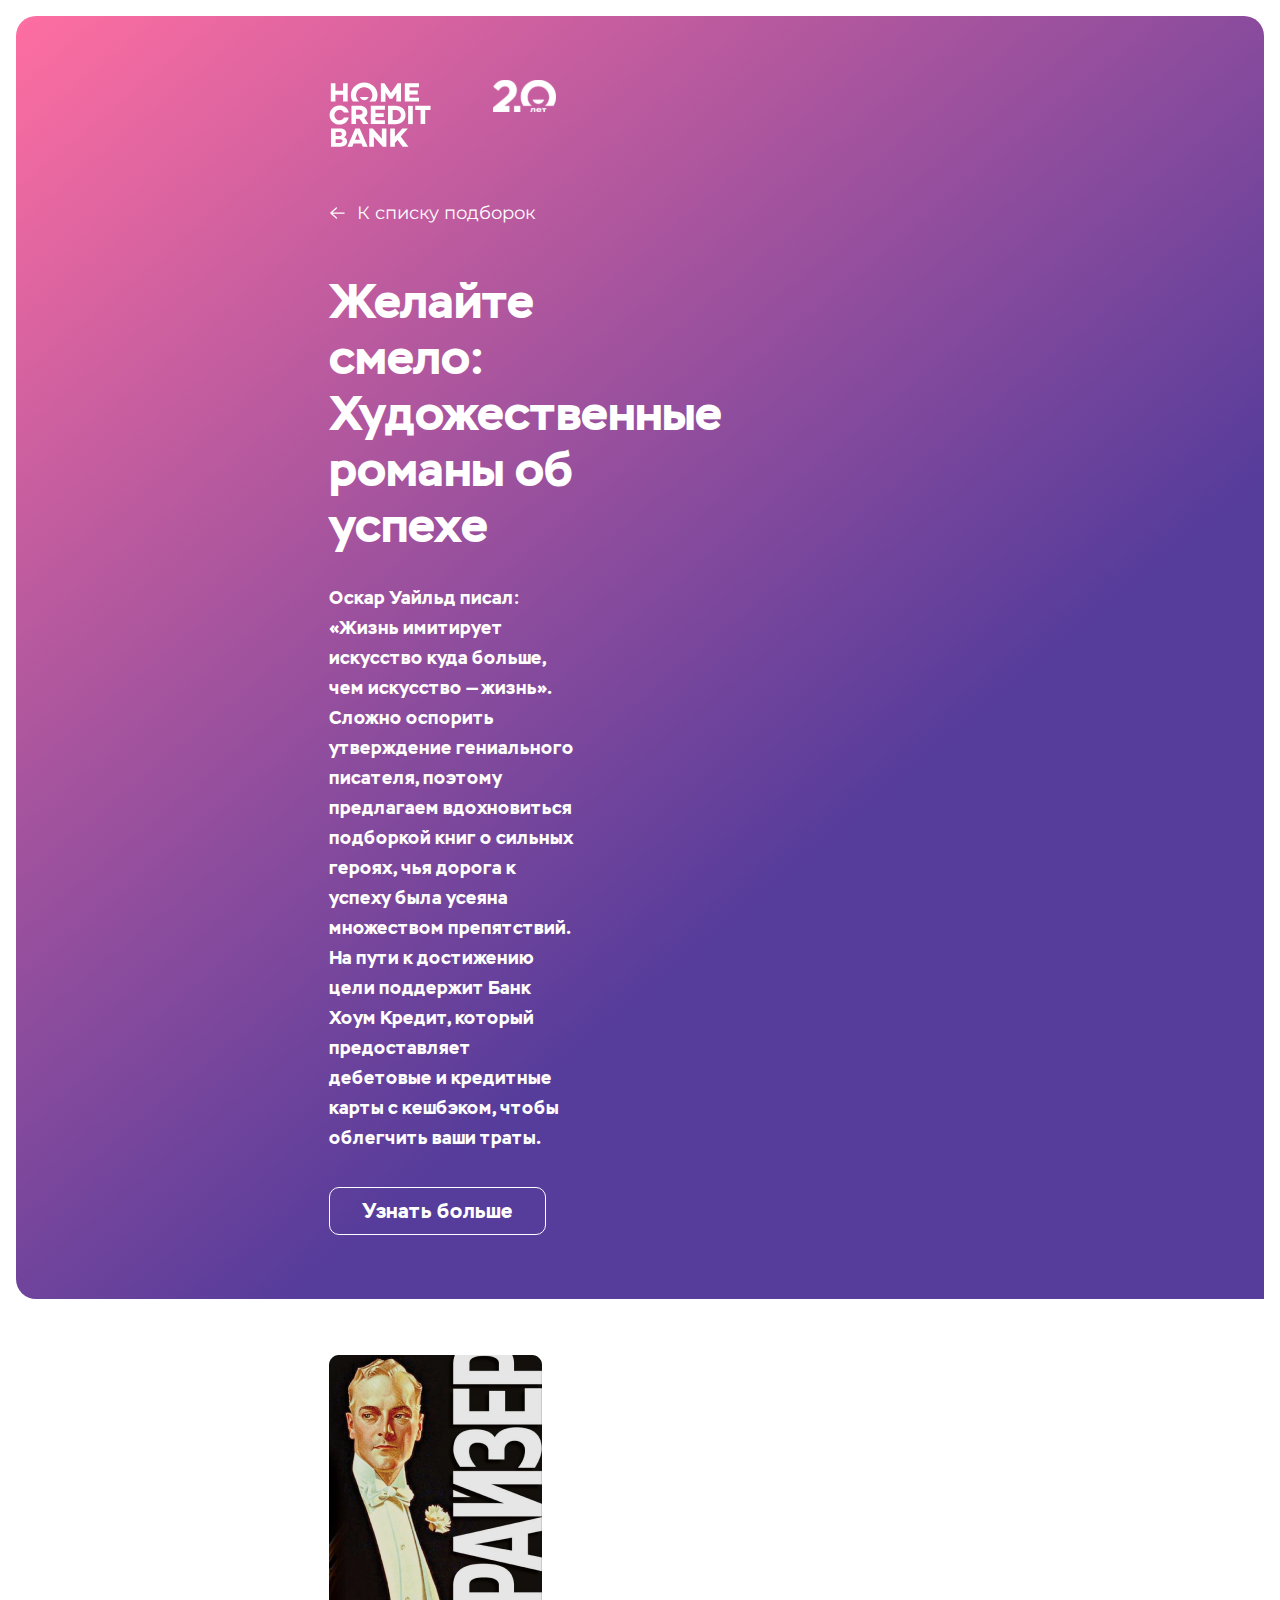
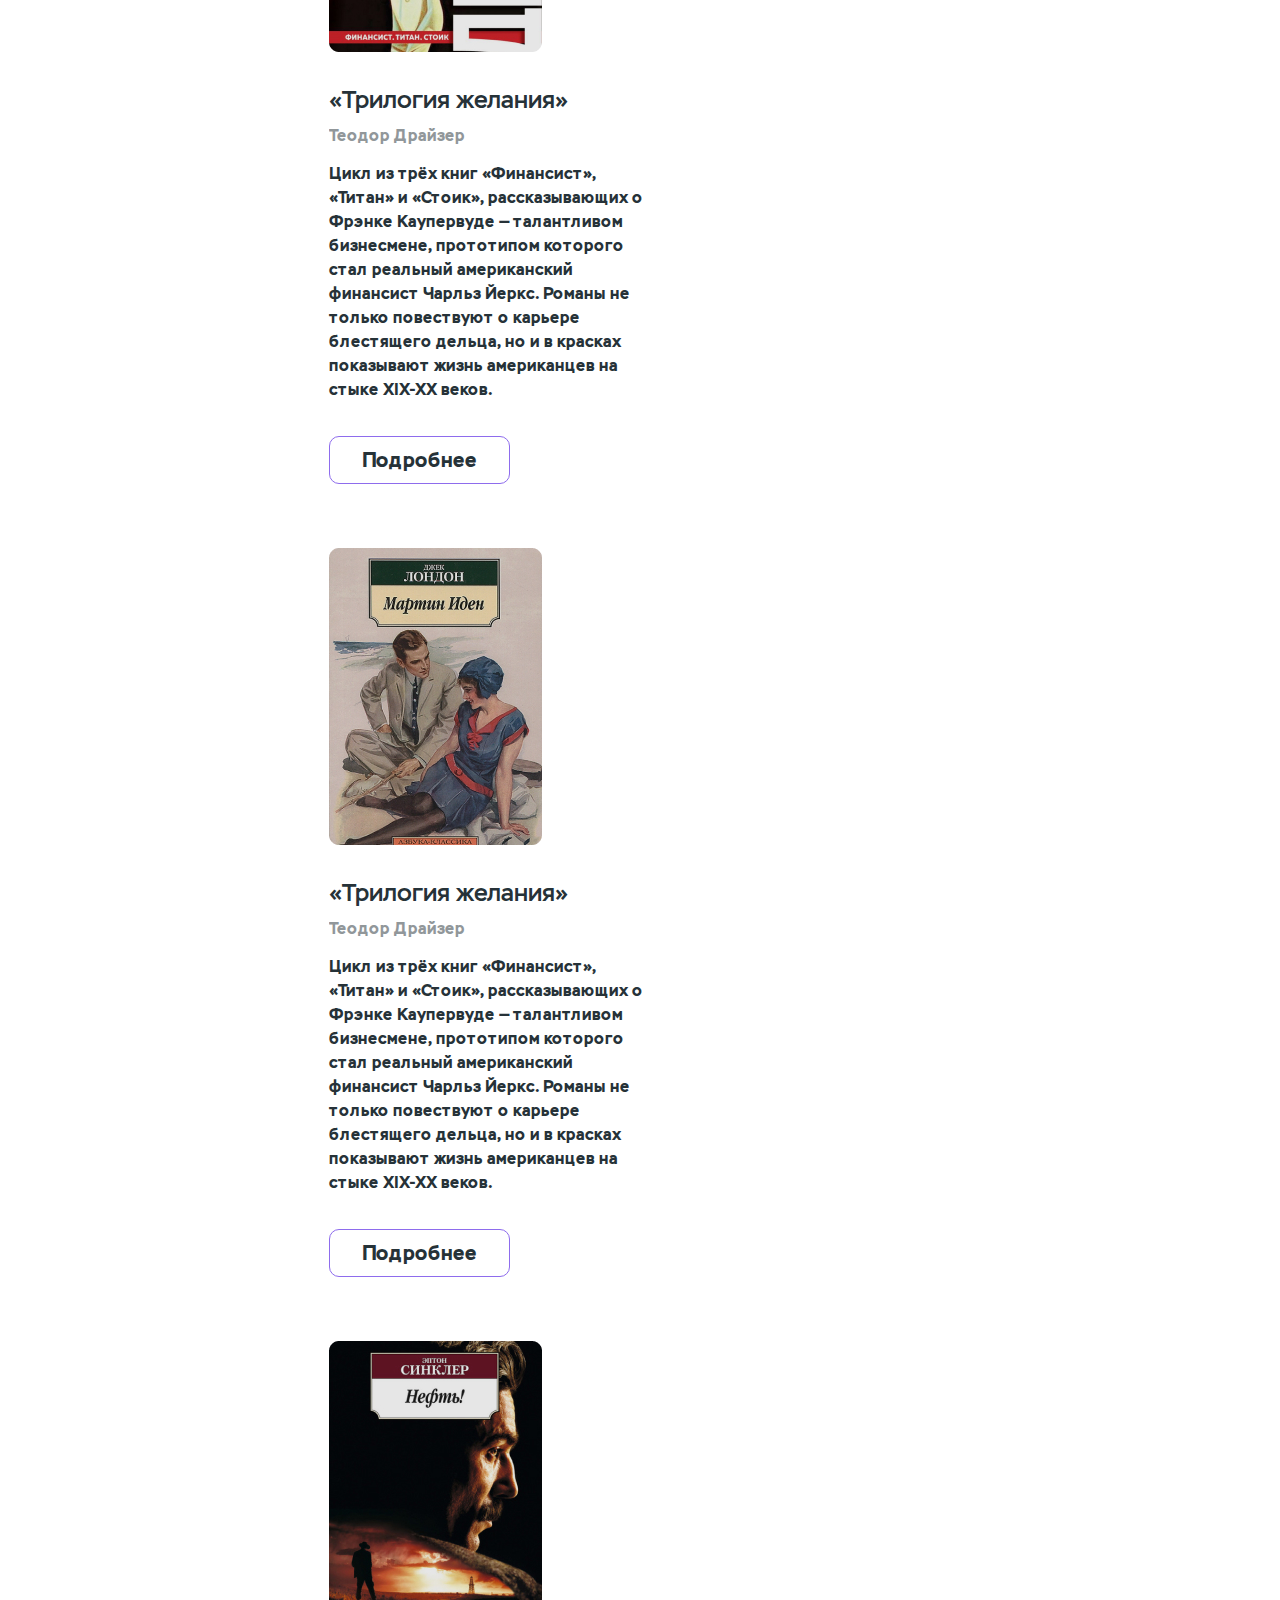
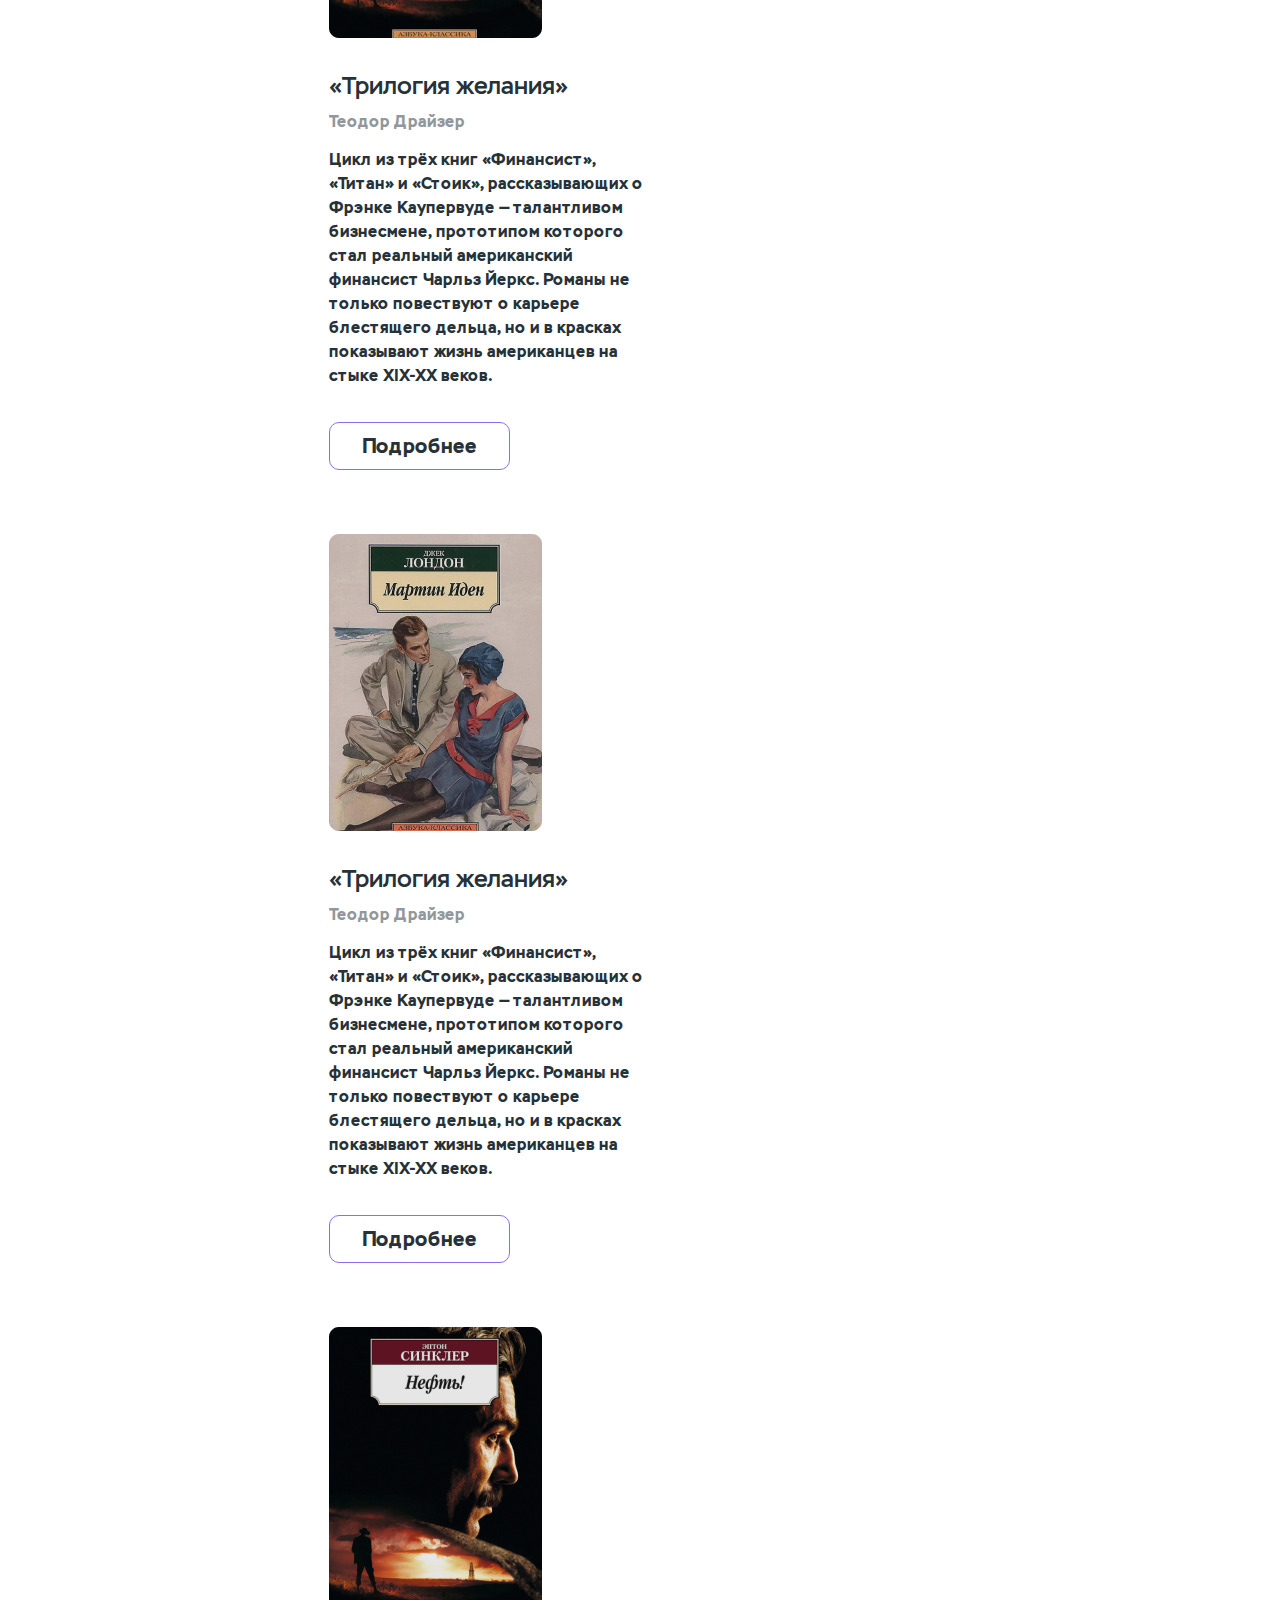
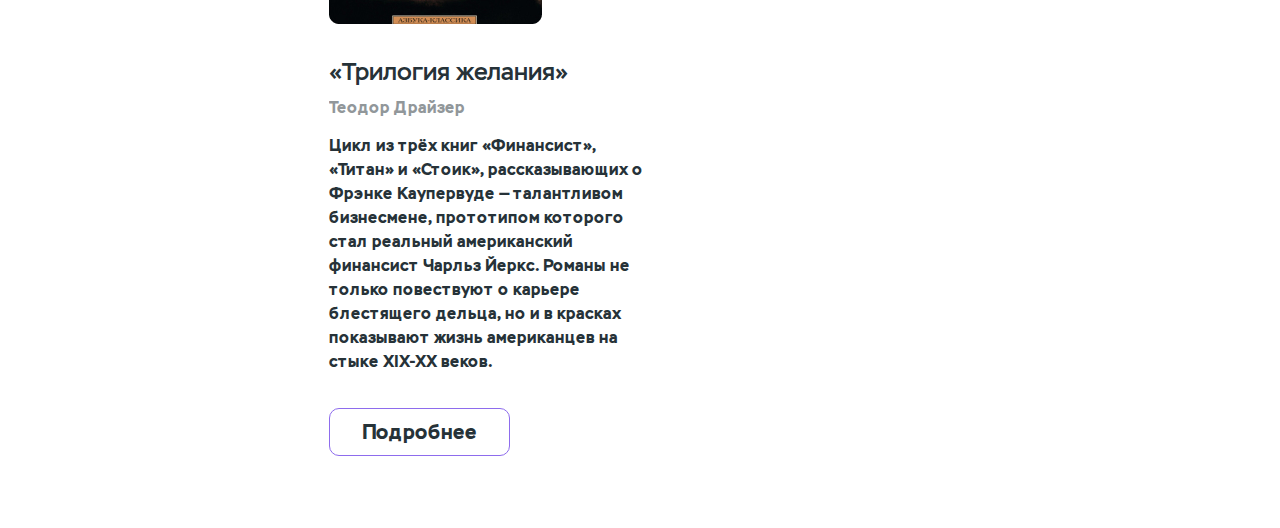
==== romans.html @ c0bda9dd "create section romans" ====
<!DOCTYPE html>
<html lang="en">
<head>
  <meta charset="UTF-8">
  <meta http-equiv="X-UA-Compatible" content="IE=edge">
  <meta name="viewport" content="width=device-width, initial-scale=1.0">
  <title>Romans</title>
  <link rel="stylesheet" href="styles/main.css">
  <link rel="stylesheet" href="styles/normilize.css">
</head>
<body class="body">
  <header class="header">
    <div class="container">
      <div class="header__inner">
        <div class="header__descr">
          <div class="logo">
            <a href=".">
              <img 
                class="logo__logo"
                src="./images/logo.svg" 
                alt="Home Creadit Bank logo" 
              >
            </a>
            <img 
              class="logo__years"
              src="./images/years.svg" 
              alt="Home Creadit Bank years" 
            >
          </div>
  
          <a class="return-button header__return-button" href="./index.html">
            К списку подборок
          </a>

          <h1 class="header__title title">
            Желайте смело: Художественные романы об успехе
          </h1>

          <p class="header__text">
            Оскар Уайльд писал: «Жизнь имитирует искусство куда больше, чем искусство — жизнь». Сложно оспорить утверждение гениального писателя, поэтому предлагаем вдохновиться подборкой книг о сильных героях, чья дорога к успеху была усеяна множеством препятствий. На пути к достижению цели поддержит Банк Хоум Кредит, который предоставляет дебетовые и кредитные карты с кешбэком, чтобы облегчить ваши траты.
          </p>

          <a class="details-button details-button--color--white" href="#">
            Узнать больше
          </a>
        </div>
        
        <div class="header__bg">
          
        </div>
      </div>
    </div>
  </header>

  <main>
    <section class="romans-list">
      <div class="container">
        <h2 class="romans-list__title visually-hidden">Romans</h2>
        <ul class="romans-list__list">
          
          <li class="romans-list__item">
            <img
              class="romans-list__img"
              src="./images/romans/trilogy.jpg"
              alt="trilogy book"
            >

            <h3 class="romans-list__caption">
              «Трилогия желания»
            </h3>

            <div class="romans-list__author">Теодор Драйзер</div>

            <p class="romans-list__text">
              Цикл из трёх книг «Финансист», «Титан»
              и «Стоик», рассказывающих о Фрэнке Каупервуде — талантливом бизнесмене, прототипом которого стал реальный американский финансист Чарльз Йеркс. Романы не только повествуют о карьере блестящего дельца, но и в красках показывают жизнь американцев на стыке XIX-XX веков.
            </p>

            <a href="#" class="details-button">Подробнее</a>
          </li>

          <li class="romans-list__item">
            <img
              class="romans-list__img"
              src="./images/romans/martin.jpg"
              alt="martin book"
            >

            <h3 class="romans-list__caption">
              «Трилогия желания»
            </h3>

            <div class="romans-list__author">Теодор Драйзер</div>

            <p class="romans-list__text">
              Цикл из трёх книг «Финансист», «Титан»
              и «Стоик», рассказывающих о Фрэнке Каупервуде — талантливом бизнесмене, прототипом которого стал реальный американский финансист Чарльз Йеркс. Романы не только повествуют о карьере блестящего дельца, но и в красках показывают жизнь американцев на стыке XIX-XX веков.
            </p>

            <a href="#" class="details-button">Подробнее</a>
          </li>

          <li class="romans-list__item">
            <img
              class="romans-list__img"
              src="./images/romans/oil.jpg"
              alt="oil book"
            >

            <h3 class="romans-list__caption">
              «Трилогия желания»
            </h3>

            <div class="romans-list__author">Теодор Драйзер</div>

            <p class="romans-list__text">
              Цикл из трёх книг «Финансист», «Титан»
              и «Стоик», рассказывающих о Фрэнке Каупервуде — талантливом бизнесмене, прототипом которого стал реальный американский финансист Чарльз Йеркс. Романы не только повествуют о карьере блестящего дельца, но и в красках показывают жизнь американцев на стыке XIX-XX веков.
            </p>

            <a href="#" class="details-button">Подробнее</a>
          </li>

          <li class="romans-list__item">
            <img
              class="romans-list__img"
              src="./images/romans/martin.jpg"
              alt="martin book"
            >

            <h3 class="romans-list__caption">
              «Трилогия желания»
            </h3>

            <div class="romans-list__author">Теодор Драйзер</div>

            <p class="romans-list__text">
              Цикл из трёх книг «Финансист», «Титан»
              и «Стоик», рассказывающих о Фрэнке Каупервуде — талантливом бизнесмене, прототипом которого стал реальный американский финансист Чарльз Йеркс. Романы не только повествуют о карьере блестящего дельца, но и в красках показывают жизнь американцев на стыке XIX-XX веков.
            </p>

            <a href="#" class="details-button">Подробнее</a>
          </li>

          <li class="romans-list__item">
            <img
              class="romans-list__img"
              src="./images/romans/oil.jpg"
              alt="oil book"
            >

            <h3 class="romans-list__caption">
              «Трилогия желания»
            </h3>

            <div class="romans-list__author">Теодор Драйзер</div>

            <p class="romans-list__text">
              Цикл из трёх книг «Финансист», «Титан»
              и «Стоик», рассказывающих о Фрэнке Каупервуде — талантливом бизнесмене, прототипом которого стал реальный американский финансист Чарльз Йеркс. Романы не только повествуют о карьере блестящего дельца, но и в красках показывают жизнь американцев на стыке XIX-XX веков.
            </p>

            <a href="#" class="details-button">Подробнее</a>
          </li>
        </ul>
      </div>
    </section>
  </main>
</body>
</html>
---- styles/main.css ----
@import url("https://fonts.googleapis.com/css2?family=Montserrat:wght@500&display=swap");
@font-face {
  font-family: "Stem";
  src: url("../fonts/Stem-Regular.woff2"), url("../fonts/Stem-Regular.woff");
  font-weight: 400;
  font-style: normal;
  font-display: swap;
}

@font-face {
  font-family: "Stem";
  src: url("../fonts/Stem-Medium.woff2"), url("../fonts/Stem-Medium.woff");
  font-weight: 500;
  font-style: normal;
  font-display: swap;
}

.container {
  max-width: 100%;
  margin: 0 auto;
}

@media (min-width: 768px) {
  .container {
    max-width: 622px;
  }
}

@media (min-width: 1440px) {
  .container {
    max-width: 1140px;
  }
}

@media (min-width: 1920px) {
  .container {
    max-width: 1400px;
  }
}

.title {
  margin: 32px 0 0;
  font-weight: 400;
  font-size: 28px;
  line-height: 36px;
}

@media (min-width: 768px) {
  .title {
    margin: 26px 0 0;
    font-size: 48px;
    line-height: 56px;
  }
}

@media (min-width: 1440px) {
  .title {
    margin: 0;
  }
}

@media (min-width: 1920px) {
  .title {
    font-size: 56px;
    line-height: 64px;
  }
}

.title--mt--36 {
  margin-top: 36px;
}

.logo {
  display: -webkit-box;
  display: -ms-flexbox;
  display: flex;
}

.logo__logo {
  width: 102px;
  height: 72px;
  margin-right: 62px;
}

.logo__years {
  width: 63px;
  height: 32px;
}

.details-button {
  display: inline-block;
  margin-top: 26px;
  padding: 8px 24px;
  border: 1px solid #8E6CED;
  border-radius: 10px;
  font-size: 16px;
  line-height: 24px;
  color: #263238;
  text-decoration: none;
  -webkit-transition: all 0.3s;
  transition: all 0.3s;
}

@media (min-width: 768px) {
  .details-button {
    margin-top: 34px;
    padding: 11px 32px 11px;
    font-size: 20px;
  }
}

.details-button:hover, .details-button:focus, .details-button:active {
  background-color: #8E6CED;
  color: #fff;
}

.details-button--color--white {
  border: 1px solid #fff;
  color: #fff;
}

.return-button {
  position: relative;
  display: block;
  width: -webkit-max-content;
  width: -moz-max-content;
  width: max-content;
  padding-left: calc(16px + 12px);
  font-family: 'Montserrat', Arial, Helvetica, sans-serif;
  line-height: 24px;
  color: #fff;
  text-decoration: none;
}

.return-button:hover::after, .return-button:focus::after, .return-button:active::after {
  width: calc(100% - calc(16px + 12px));
}

.return-button::before {
  content: '';
  position: absolute;
  top: 50%;
  left: 0;
  -webkit-transform: translateY(-50%);
          transform: translateY(-50%);
  width: 16px;
  height: 12px;
  background: url("../images/return-arrow.svg") center/contain no-repeat;
}

.return-button::after {
  content: '';
  position: absolute;
  bottom: 0;
  left: calc(16px + 12px);
  width: 0;
  height: 1px;
  background-color: #fff;
  -webkit-transition: width 0.3s;
  transition: width 0.3s;
}

.header {
  border-radius: 20px 20px 0px 20px;
  background: linear-gradient(140deg, #fe6ea1 0%, #563c9b 65%);
}

.header__inner {
  display: -webkit-box;
  display: -ms-flexbox;
  display: flex;
  padding: 64px 0;
  color: #fff;
}

.header__return-button {
  margin-top: 40px;
}

.header__descr {
  max-width: 40%;
}

.header__title {
  margin-top: 48px;
}

.header__text {
  margin: 30px 0 0;
}

.header__bg {
  width: 50%;
  min-height: 100%;
  background: url("../../images/header-bg.svg") center/contain no-repeat;
}

.wishes__inner {
  display: -webkit-box;
  display: -ms-flexbox;
  display: flex;
  -webkit-box-pack: center;
      -ms-flex-pack: center;
          justify-content: center;
  -ms-flex-wrap: wrap;
      flex-wrap: wrap;
  padding: 92px 0 48px;
}

@media (min-width: 768px) {
  .wishes__inner {
    padding: 92px 0 96px;
  }
}

@media (min-width: 1920px) {
  .wishes__inner {
    padding: 92px 0 128px;
  }
}

@media (min-width: 1920px) {
  .wishes__inner {
    -webkit-box-pack: row;
        -ms-flex-pack: row;
            justify-content: row;
  }
}

.wishes__item {
  display: -webkit-box;
  display: -ms-flexbox;
  display: flex;
  -webkit-box-pack: center;
      -ms-flex-pack: center;
          justify-content: center;
  -ms-flex-wrap: wrap;
      flex-wrap: wrap;
  margin-top: 40px;
}

@media (min-width: 768px) {
  .wishes__item {
    max-width: 483px;
  }
}

@media (min-width: 1440px) {
  .wishes__item {
    -webkit-box-pack: justify;
        -ms-flex-pack: justify;
            justify-content: space-between;
    max-width: none;
    margin-top: 70px;
  }
}

.wishes__descr {
  width: 100%;
  max-width: 569px;
}

@media (min-width: 1440px) {
  .wishes__descr {
    width: 50%;
  }
}

.wishes__descr--mw--593 {
  max-width: 593px;
}

.wishes__span {
  color: #8E6CED;
}

.wishes__text {
  margin: 14px 0 0;
}

@media (min-width: 768px) {
  .wishes__text {
    margin: 24px 0 0;
  }
}

.wishes__text > p {
  margin: 0;
}

.wishes__text > p:nth-child(2) {
  margin-top: 10px;
}

@media (min-width: 768px) {
  .wishes__text > p:nth-child(2) {
    margin-top: 20px;
  }
}

.wishes__img {
  width: 100%;
  height: 256px;
  -webkit-box-ordinal-group: 0;
      -ms-flex-order: -1;
          order: -1;
}

@media (min-width: 768px) {
  .wishes__img {
    height: 415px;
  }
}

@media (min-width: 1440px) {
  .wishes__img {
    width: calc(50% - 40px);
    height: 476px;
  }
  .wishes__img:nth-child(2n) {
    -webkit-box-ordinal-group: 2;
        -ms-flex-order: 1;
            order: 1;
    margin-left: 40px;
  }
  .wishes__img:nth-child(odd) {
    margin-right: 40px;
  }
}

@media (min-width: 1920px) {
  .wishes__img {
    width: calc(50% - 60px);
    height: 497px;
  }
  .wishes__img:nth-child(2n) {
    -webkit-box-ordinal-group: 2;
        -ms-flex-order: 1;
            order: 1;
    margin-left: 60px;
  }
  .wishes__img:nth-child(odd) {
    margin-right: 60px;
  }
}

.romans-list__list {
  display: -ms-grid;
  display: grid;
  -ms-grid-columns: (332px)[auto-fill];
      grid-template-columns: repeat(auto-fill, 332px);
  gap: 64px 143px;
  margin: 0;
  padding: 56px 0;
  list-style: none;
}

.romans-list__item {
  width: 332px;
  font-size: 16px;
  line-height: 24px;
}

.romans-list__img {
  display: block;
  width: 213px;
  height: 297px;
  -o-object-fit: cover;
     object-fit: cover;
}

.romans-list__caption {
  margin: 32px 0 0;
  font-weight: 500;
  font-size: 24px;
  line-height: 32px;
}

.romans-list__author {
  margin-top: 8px;
  opacity: 0.5;
}

.romans-list__text {
  margin: 14px 0 0;
}

* {
  -webkit-box-sizing: border-box;
          box-sizing: border-box;
}

.visually-hidden {
  position: fixed;
  -webkit-transform: scale(0);
          transform: scale(0);
}

.body {
  padding: 8px;
  font-family: "Stem", Arial, Helvetica, sans-serif;
  font-weight: 400;
  font-size: 14px;
  line-height: 22px;
  color: #263238;
}

@media (min-width: 768px) {
  .body {
    padding: 16px;
  }
}

@media (min-width: 768px) {
  .body {
    font-size: 18px;
    line-height: 30px;
  }
}

@media (min-width: 1920px) {
  .body {
    font-size: 20px;
    line-height: 32px;
  }
}
/*# sourceMappingURL=main.css.map */
---- styles/normilize.css ----
/*! normalize.css v8.0.1 | MIT License | github.com/necolas/normalize.css */

/* Document
   ========================================================================== */

/**
 * 1. Correct the line height in all browsers.
 * 2. Prevent adjustments of font size after orientation changes in iOS.
 */

 html {
  line-height: 1.15; /* 1 */
  -webkit-text-size-adjust: 100%; /* 2 */
}

/* Sections
   ========================================================================== */

/**
 * Remove the margin in all browsers.
 */

body {
  margin: 0;
}

/**
 * Render the `main` element consistently in IE.
 */

main {
  display: block;
}

/**
 * Correct the font size and margin on `h1` elements within `section` and
 * `article` contexts in Chrome, Firefox, and Safari.
 */

h1 {
  font-size: 2em;
  margin: 0.67em 0;
}

/* Grouping content
   ========================================================================== */

/**
 * 1. Add the correct box sizing in Firefox.
 * 2. Show the overflow in Edge and IE.
 */

hr {
  box-sizing: content-box; /* 1 */
  height: 0; /* 1 */
  overflow: visible; /* 2 */
}

/**
 * 1. Correct the inheritance and scaling of font size in all browsers.
 * 2. Correct the odd `em` font sizing in all browsers.
 */

pre {
  font-family: monospace, monospace; /* 1 */
  font-size: 1em; /* 2 */
}

/* Text-level semantics
   ========================================================================== */

/**
 * Remove the gray background on active links in IE 10.
 */

a {
  background-color: transparent;
}

/**
 * 1. Remove the bottom border in Chrome 57-
 * 2. Add the correct text decoration in Chrome, Edge, IE, Opera, and Safari.
 */

abbr[title] {
  border-bottom: none; /* 1 */
  text-decoration: underline; /* 2 */
  text-decoration: underline dotted; /* 2 */
}

/**
 * Add the correct font weight in Chrome, Edge, and Safari.
 */

b,
strong {
  font-weight: bolder;
}

/**
 * 1. Correct the inheritance and scaling of font size in all browsers.
 * 2. Correct the odd `em` font sizing in all browsers.
 */

code,
kbd,
samp {
  font-family: monospace, monospace; /* 1 */
  font-size: 1em; /* 2 */
}

/**
 * Add the correct font size in all browsers.
 */

small {
  font-size: 80%;
}

/**
 * Prevent `sub` and `sup` elements from affecting the line height in
 * all browsers.
 */

sub,
sup {
  font-size: 75%;
  line-height: 0;
  position: relative;
  vertical-align: baseline;
}

sub {
  bottom: -0.25em;
}

sup {
  top: -0.5em;
}

/* Embedded content
   ========================================================================== */

/**
 * Remove the border on images inside links in IE 10.
 */

img {
  border-style: none;
}

/* Forms
   ========================================================================== */

/**
 * 1. Change the font styles in all browsers.
 * 2. Remove the margin in Firefox and Safari.
 */

button,
input,
optgroup,
select,
textarea {
  font-family: inherit; /* 1 */
  font-size: 100%; /* 1 */
  line-height: 1.15; /* 1 */
  margin: 0; /* 2 */
}

/**
 * Show the overflow in IE.
 * 1. Show the overflow in Edge.
 */

button,
input { /* 1 */
  overflow: visible;
}

/**
 * Remove the inheritance of text transform in Edge, Firefox, and IE.
 * 1. Remove the inheritance of text transform in Firefox.
 */

button,
select { /* 1 */
  text-transform: none;
}

/**
 * Correct the inability to style clickable types in iOS and Safari.
 */

button,
[type="button"],
[type="reset"],
[type="submit"] {
  -webkit-appearance: button;
}

/**
 * Remove the inner border and padding in Firefox.
 */

button::-moz-focus-inner,
[type="button"]::-moz-focus-inner,
[type="reset"]::-moz-focus-inner,
[type="submit"]::-moz-focus-inner {
  border-style: none;
  padding: 0;
}

/**
 * Restore the focus styles unset by the previous rule.
 */

button:-moz-focusring,
[type="button"]:-moz-focusring,
[type="reset"]:-moz-focusring,
[type="submit"]:-moz-focusring {
  outline: 1px dotted ButtonText;
}

/**
 * Correct the padding in Firefox.
 */

fieldset {
  padding: 0.35em 0.75em 0.625em;
}

/**
 * 1. Correct the text wrapping in Edge and IE.
 * 2. Correct the color inheritance from `fieldset` elements in IE.
 * 3. Remove the padding so developers are not caught out when they zero out
 *    `fieldset` elements in all browsers.
 */

legend {
  box-sizing: border-box; /* 1 */
  color: inherit; /* 2 */
  display: table; /* 1 */
  max-width: 100%; /* 1 */
  padding: 0; /* 3 */
  white-space: normal; /* 1 */
}

/**
 * Add the correct vertical alignment in Chrome, Firefox, and Opera.
 */

progress {
  vertical-align: baseline;
}

/**
 * Remove the default vertical scrollbar in IE 10+.
 */

textarea {
  overflow: auto;
}

/**
 * 1. Add the correct box sizing in IE 10.
 * 2. Remove the padding in IE 10.
 */

[type="checkbox"],
[type="radio"] {
  box-sizing: border-box; /* 1 */
  padding: 0; /* 2 */
}

/**
 * Correct the cursor style of increment and decrement buttons in Chrome.
 */

[type="number"]::-webkit-inner-spin-button,
[type="number"]::-webkit-outer-spin-button {
  height: auto;
}

/**
 * 1. Correct the odd appearance in Chrome and Safari.
 * 2. Correct the outline style in Safari.
 */

[type="search"] {
  -webkit-appearance: textfield; /* 1 */
  outline-offset: -2px; /* 2 */
}

/**
 * Remove the inner padding in Chrome and Safari on macOS.
 */

[type="search"]::-webkit-search-decoration {
  -webkit-appearance: none;
}

/**
 * 1. Correct the inability to style clickable types in iOS and Safari.
 * 2. Change font properties to `inherit` in Safari.
 */

::-webkit-file-upload-button {
  -webkit-appearance: button; /* 1 */
  font: inherit; /* 2 */
}

/* Interactive
   ========================================================================== */

/*
 * Add the correct display in Edge, IE 10+, and Firefox.
 */

details {
  display: block;
}

/*
 * Add the correct display in all browsers.
 */

summary {
  display: list-item;
}

/* Misc
   ========================================================================== */

/**
 * Add the correct display in IE 10+.
 */

template {
  display: none;
}

/**
 * Add the correct display in IE 10.
 */

[hidden] {
  display: none;
}
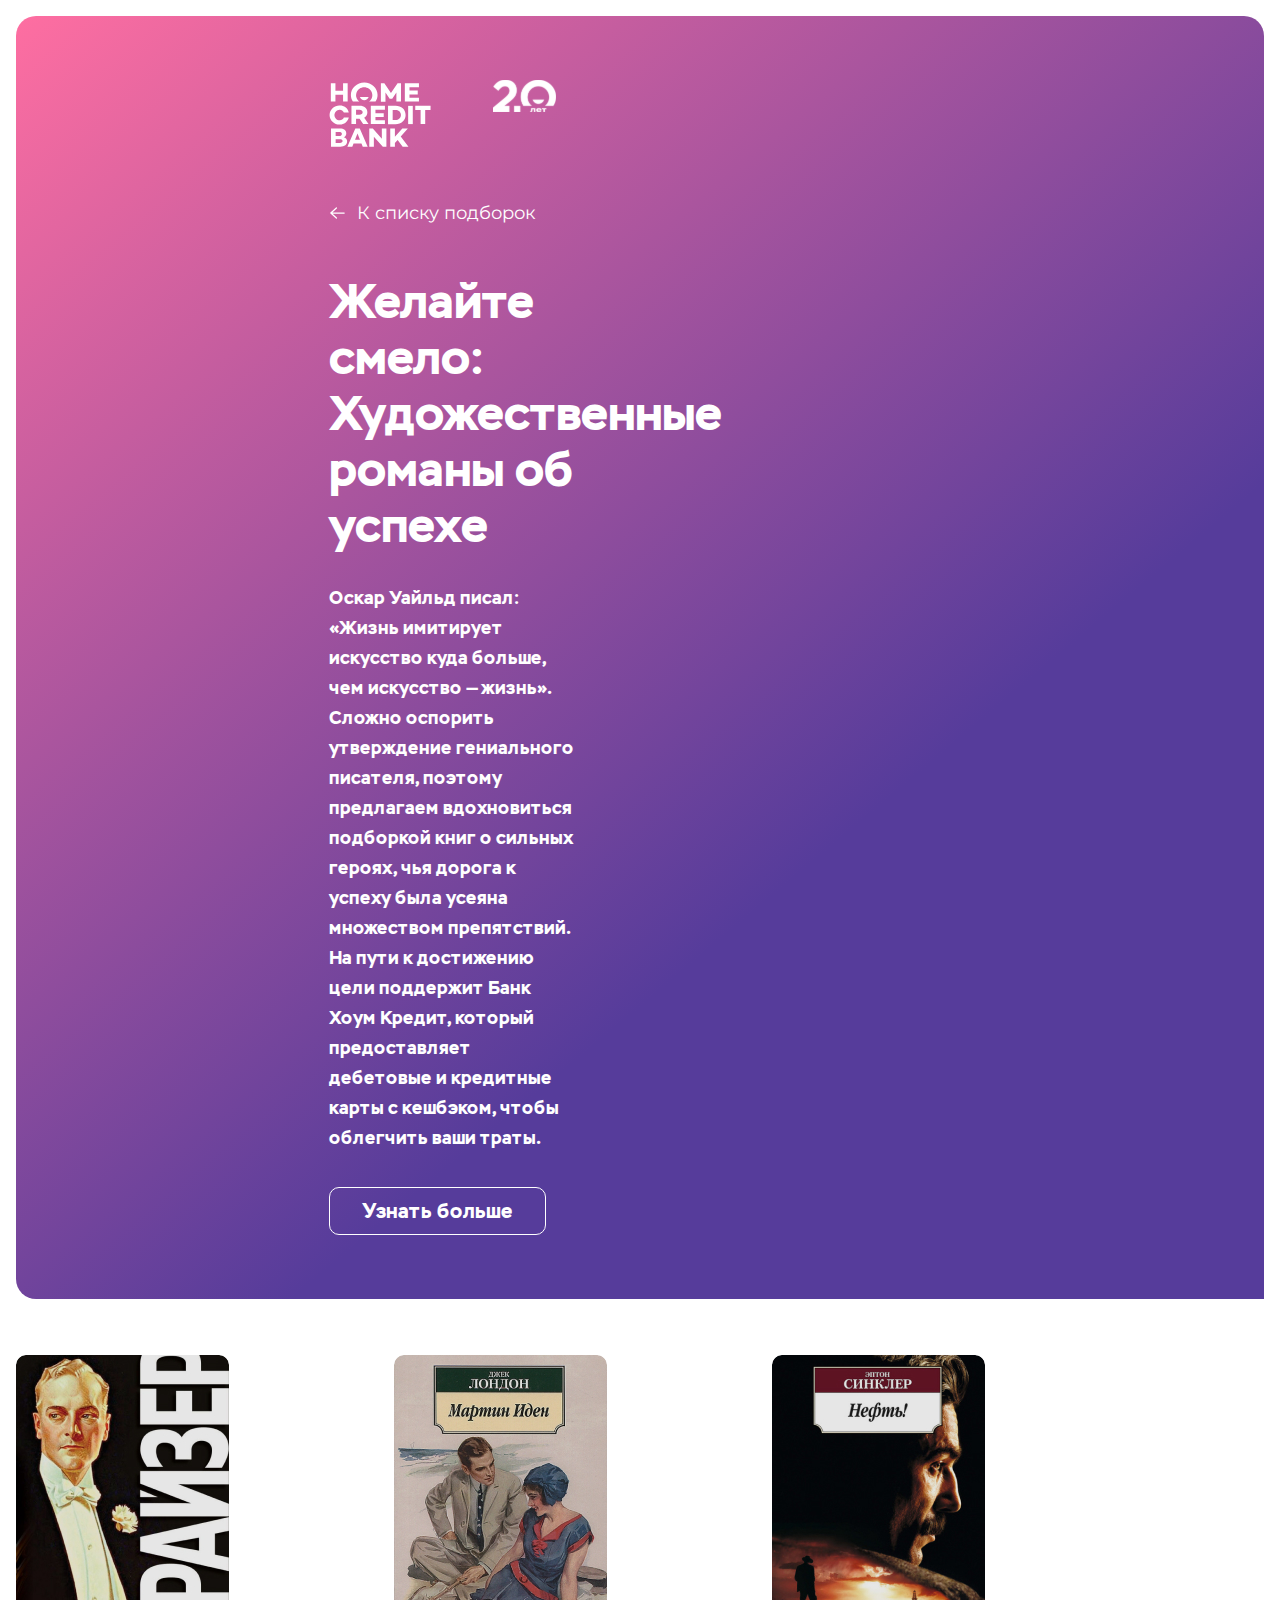
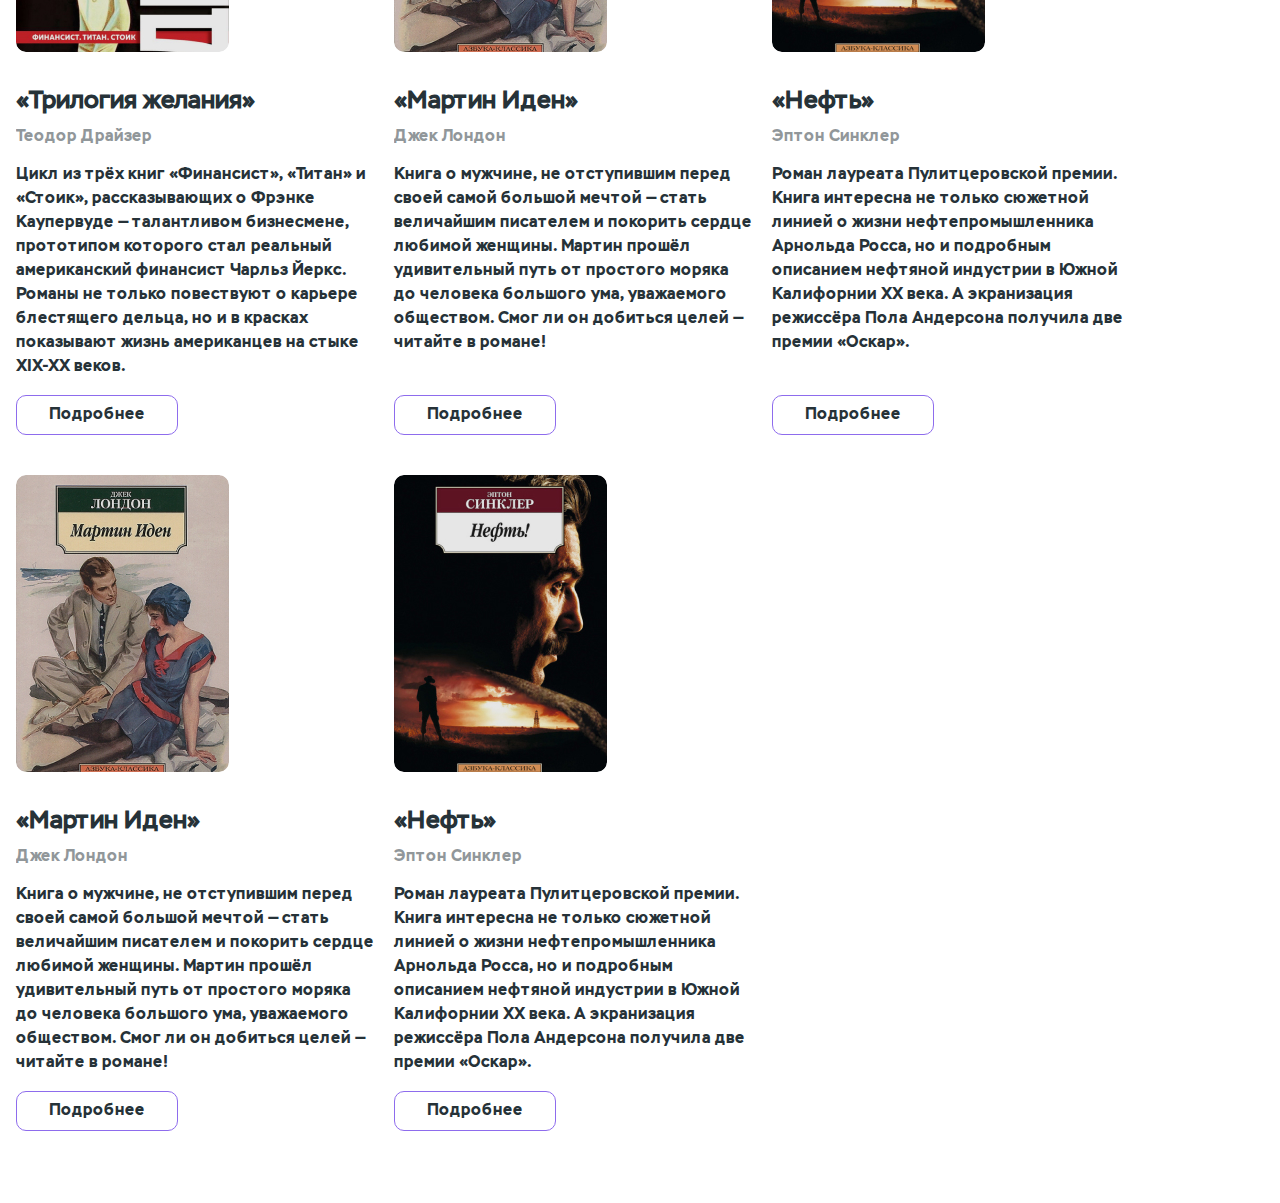
==== commit 95eb3bdc: "add adaptive to section romans" ====
--- a/romans.html
+++ b/romans.html
@@ -54,113 +54,144 @@
 
   <main>
     <section class="romans-list">
-      <div class="container">
+      <div class="container container--romans">
         <h2 class="romans-list__title visually-hidden">Romans</h2>
         <ul class="romans-list__list">
           
           <li class="romans-list__item">
-            <img
-              class="romans-list__img"
-              src="./images/romans/trilogy.jpg"
-              alt="trilogy book"
-            >
-
-            <h3 class="romans-list__caption">
-              «Трилогия желания»
-            </h3>
-
-            <div class="romans-list__author">Теодор Драйзер</div>
-
-            <p class="romans-list__text">
-              Цикл из трёх книг «Финансист», «Титан»
-              и «Стоик», рассказывающих о Фрэнке Каупервуде — талантливом бизнесмене, прототипом которого стал реальный американский финансист Чарльз Йеркс. Романы не только повествуют о карьере блестящего дельца, но и в красках показывают жизнь американцев на стыке XIX-XX веков.
-            </p>
-
-            <a href="#" class="details-button">Подробнее</a>
-          </li>
-
-          <li class="romans-list__item">
-            <img
-              class="romans-list__img"
-              src="./images/romans/martin.jpg"
-              alt="martin book"
-            >
-
-            <h3 class="romans-list__caption">
-              «Трилогия желания»
-            </h3>
-
-            <div class="romans-list__author">Теодор Драйзер</div>
-
-            <p class="romans-list__text">
-              Цикл из трёх книг «Финансист», «Титан»
-              и «Стоик», рассказывающих о Фрэнке Каупервуде — талантливом бизнесмене, прототипом которого стал реальный американский финансист Чарльз Йеркс. Романы не только повествуют о карьере блестящего дельца, но и в красках показывают жизнь американцев на стыке XIX-XX веков.
-            </p>
-
-            <a href="#" class="details-button">Подробнее</a>
-          </li>
-
-          <li class="romans-list__item">
-            <img
-              class="romans-list__img"
-              src="./images/romans/oil.jpg"
-              alt="oil book"
-            >
-
-            <h3 class="romans-list__caption">
-              «Трилогия желания»
-            </h3>
-
-            <div class="romans-list__author">Теодор Драйзер</div>
-
-            <p class="romans-list__text">
-              Цикл из трёх книг «Финансист», «Титан»
-              и «Стоик», рассказывающих о Фрэнке Каупервуде — талантливом бизнесмене, прототипом которого стал реальный американский финансист Чарльз Йеркс. Романы не только повествуют о карьере блестящего дельца, но и в красках показывают жизнь американцев на стыке XIX-XX веков.
-            </p>
-
-            <a href="#" class="details-button">Подробнее</a>
-          </li>
-
-          <li class="romans-list__item">
-            <img
-              class="romans-list__img"
-              src="./images/romans/martin.jpg"
-              alt="martin book"
-            >
-
-            <h3 class="romans-list__caption">
-              «Трилогия желания»
-            </h3>
-
-            <div class="romans-list__author">Теодор Драйзер</div>
-
-            <p class="romans-list__text">
-              Цикл из трёх книг «Финансист», «Титан»
-              и «Стоик», рассказывающих о Фрэнке Каупервуде — талантливом бизнесмене, прототипом которого стал реальный американский финансист Чарльз Йеркс. Романы не только повествуют о карьере блестящего дельца, но и в красках показывают жизнь американцев на стыке XIX-XX веков.
-            </p>
-
-            <a href="#" class="details-button">Подробнее</a>
-          </li>
-
-          <li class="romans-list__item">
-            <img
-              class="romans-list__img"
-              src="./images/romans/oil.jpg"
-              alt="oil book"
-            >
-
-            <h3 class="romans-list__caption">
-              «Трилогия желания»
-            </h3>
-
-            <div class="romans-list__author">Теодор Драйзер</div>
-
-            <p class="romans-list__text">
-              Цикл из трёх книг «Финансист», «Титан»
-              и «Стоик», рассказывающих о Фрэнке Каупервуде — талантливом бизнесмене, прототипом которого стал реальный американский финансист Чарльз Йеркс. Романы не только повествуют о карьере блестящего дельца, но и в красках показывают жизнь американцев на стыке XIX-XX веков.
-            </p>
-
-            <a href="#" class="details-button">Подробнее</a>
+            <div class="romans-list__item-inner">
+              <img
+                class="romans-list__img"
+                src="./images/romans/trilogy.jpg"
+                alt="trilogy book"
+              >
+
+              <h3 class="romans-list__caption">
+                «Трилогия желания»
+              </h3>
+
+              <div class="romans-list__author">Теодор Драйзер</div>
+
+              <p class="romans-list__text">
+                Цикл из трёх книг «Финансист», «Титан»
+                и «Стоик», рассказывающих о Фрэнке Каупервуде — талантливом бизнесмене, прототипом которого стал реальный американский финансист Чарльз Йеркс. Романы не только повествуют о карьере блестящего дельца, но и в красках показывают жизнь американцев на стыке XIX-XX веков.
+              </p>
+            </div>
+
+            <a
+              href="#"
+              class="details-button details-button--romans"
+            >
+              Подробнее
+            </a>
+          </li>
+
+          <li class="romans-list__item">
+            <div class="romans-list__item-inner">
+              <img
+                class="romans-list__img"
+                src="./images/romans/martin.jpg"
+                alt="martin book"
+              >
+
+              <h3 class="romans-list__caption">
+                «Мартин Иден»
+              </h3>
+
+              <div class="romans-list__author">Джек Лондон</div>
+
+              <p class="romans-list__text">
+                Книга о мужчине, не отступившим перед своей самой большой мечтой — стать величайшим писателем и покорить сердце любимой женщины. Мартин прошёл удивительный путь от простого моряка до человека большого ума, уважаемого обществом. Смог ли он добиться целей — читайте в романе!
+              </p>
+            </div>
+
+            <a
+              href="#"
+              class="details-button details-button--romans"
+            >
+              Подробнее
+            </a>
+          </li>
+
+          <li class="romans-list__item">
+            <div class="romans-list__item-inner">
+              <img
+                class="romans-list__img"
+                src="./images/romans/oil.jpg"
+                alt="oil book"
+              >
+
+              <h3 class="romans-list__caption">
+                «Нефть»
+              </h3>
+
+              <div class="romans-list__author">Эптон Синклер</div>
+
+              <p class="romans-list__text">
+                Роман лауреата Пулитцеровской премии. Книга интересна не только сюжетной линией о жизни нефтепромышленника Арнольда Росса, но и подробным описанием нефтяной индустрии в Южной Калифорнии XX века. А экранизация режиссёра Пола Андерсона получила две премии «Оскар».
+              </p>
+            </div>
+
+            <a
+              href="#"
+              class="details-button details-button--romans"
+            >
+              Подробнее
+            </a>
+          </li>
+
+          <li class="romans-list__item">
+            <div class="romans-list__item-inner">
+              <img
+                class="romans-list__img"
+                src="./images/romans/martin.jpg"
+                alt="martin book"
+              >
+
+              <h3 class="romans-list__caption">
+                «Мартин Иден»
+              </h3>
+
+              <div class="romans-list__author">Джек Лондон</div>
+
+              <p class="romans-list__text">
+                Книга о мужчине, не отступившим перед своей самой большой мечтой — стать величайшим писателем и покорить сердце любимой женщины. Мартин прошёл удивительный путь от простого моряка до человека большого ума, уважаемого обществом. Смог ли он добиться целей — читайте в романе!
+              </p>
+            </div>
+
+            <a
+              href="#"
+              class="details-button details-button--romans"
+            >
+              Подробнее
+            </a>
+          </li>
+
+          <li class="romans-list__item">
+            <div class="romans-list__item-inner">
+              <img
+                class="romans-list__img"
+                src="./images/romans/oil.jpg"
+                alt="oil book"
+              >
+
+              <h3 class="romans-list__caption">
+                «Нефть»
+              </h3>
+
+              <div class="romans-list__author">Эптон Синклер</div>
+
+              <p class="romans-list__text">
+                Роман лауреата Пулитцеровской премии. Книга интересна не только сюжетной линией о жизни нефтепромышленника Арнольда Росса, но и подробным описанием нефтяной индустрии в Южной Калифорнии XX века. А экранизация режиссёра Пола Андерсона получила две премии «Оскар».
+              </p>
+            </div>
+
+            <a
+              href="#"
+              class="details-button details-button--romans"
+            >
+              Подробнее
+            </a>
           </li>
         </ul>
       </div>
--- a/styles/main.css
+++ b/styles/main.css
@@ -23,6 +23,9 @@
 @media (min-width: 768px) {
   .container {
     max-width: 622px;
+  }
+  .container--romans {
+    max-width: none;
   }
 }
 
@@ -119,6 +122,18 @@
   color: #fff;
 }
 
+.details-button--romans {
+  margin-top: 17px;
+  padding: 6px 32px 8px;
+  text-align: center;
+}
+
+@media (min-width: 768px) {
+  .details-button--romans {
+    font-size: 16px;
+  }
+}
+
 .return-button {
   position: relative;
   display: block;
@@ -347,38 +362,137 @@
 .romans-list__list {
   display: -ms-grid;
   display: grid;
-  -ms-grid-columns: (332px)[auto-fill];
-      grid-template-columns: repeat(auto-fill, 332px);
-  gap: 64px 143px;
+  -ms-grid-columns: (100%)[auto-fill];
+      grid-template-columns: repeat(auto-fill, 100%);
+  gap: 40px 0;
   margin: 0;
-  padding: 56px 0;
+  padding: 32px 0;
   list-style: none;
 }
 
+@media (min-width: 768px) {
+  .romans-list__list {
+    -ms-grid-columns: (358px)[auto-fill];
+        grid-template-columns: repeat(auto-fill, 358px);
+    gap: 40px 20px;
+    padding: 56px 0;
+  }
+}
+
+@media (min-width: 1440px) {
+  .romans-list__list {
+    -ms-grid-columns: (364px)[auto-fill];
+        grid-template-columns: repeat(auto-fill, 364px);
+    gap: 48px 24px;
+  }
+}
+
+@media (min-width: 1920px) {
+  .romans-list__list {
+    -ms-grid-columns: (364px)[auto-fill];
+        grid-template-columns: repeat(auto-fill, 364px);
+    gap: 64px 143px;
+  }
+}
+
 .romans-list__item {
-  width: 332px;
-  font-size: 16px;
+  display: -webkit-box;
+  display: -ms-flexbox;
+  display: flex;
+  -webkit-box-orient: vertical;
+  -webkit-box-direction: normal;
+      -ms-flex-direction: column;
+          flex-direction: column;
+  -webkit-box-pack: justify;
+      -ms-flex-pack: justify;
+          justify-content: space-between;
+  width: 100%;
+  font-size: 14px;
   line-height: 24px;
+  -webkit-transition: -webkit-transform 0.3s;
+  transition: -webkit-transform 0.3s;
+  transition: transform 0.3s;
+  transition: transform 0.3s, -webkit-transform 0.3s;
+}
+
+@media (min-width: 768px) {
+  .romans-list__item {
+    -webkit-box-align: start;
+        -ms-flex-align: start;
+            align-items: flex-start;
+    width: 358px;
+    font-size: 16px;
+    line-height: 24px;
+  }
+}
+
+@media (min-width: 1440px) {
+  .romans-list__item {
+    width: 364px;
+  }
+}
+
+.romans-list__item-inner {
+  display: -webkit-box;
+  display: -ms-flexbox;
+  display: flex;
+  -webkit-box-orient: vertical;
+  -webkit-box-direction: normal;
+      -ms-flex-direction: column;
+          flex-direction: column;
+  -webkit-box-align: center;
+      -ms-flex-align: center;
+          align-items: center;
+}
+
+@media (min-width: 768px) {
+  .romans-list__item-inner {
+    -webkit-box-align: start;
+        -ms-flex-align: start;
+            align-items: flex-start;
+  }
 }
 
 .romans-list__img {
   display: block;
-  width: 213px;
-  height: 297px;
+  width: 159px;
+  height: 224px;
+  border-radius: 10px;
   -o-object-fit: cover;
      object-fit: cover;
 }
 
+@media (min-width: 768px) {
+  .romans-list__img {
+    width: 213px;
+    height: 297px;
+  }
+}
+
 .romans-list__caption {
-  margin: 32px 0 0;
-  font-weight: 500;
-  font-size: 24px;
-  line-height: 32px;
+  margin: 28px 0 0;
+}
+
+@media (min-width: 768px) {
+  .romans-list__caption {
+    margin: 32px 0 0;
+    font-size: 24px;
+    line-height: 32px;
+  }
 }
 
 .romans-list__author {
   margin-top: 8px;
+  font-size: 14px;
+  line-height: 24px;
   opacity: 0.5;
+}
+
+@media (min-width: 768px) {
+  .romans-list__author {
+    margin-top: 8px;
+    font-size: 16px;
+  }
 }
 
 .romans-list__text {
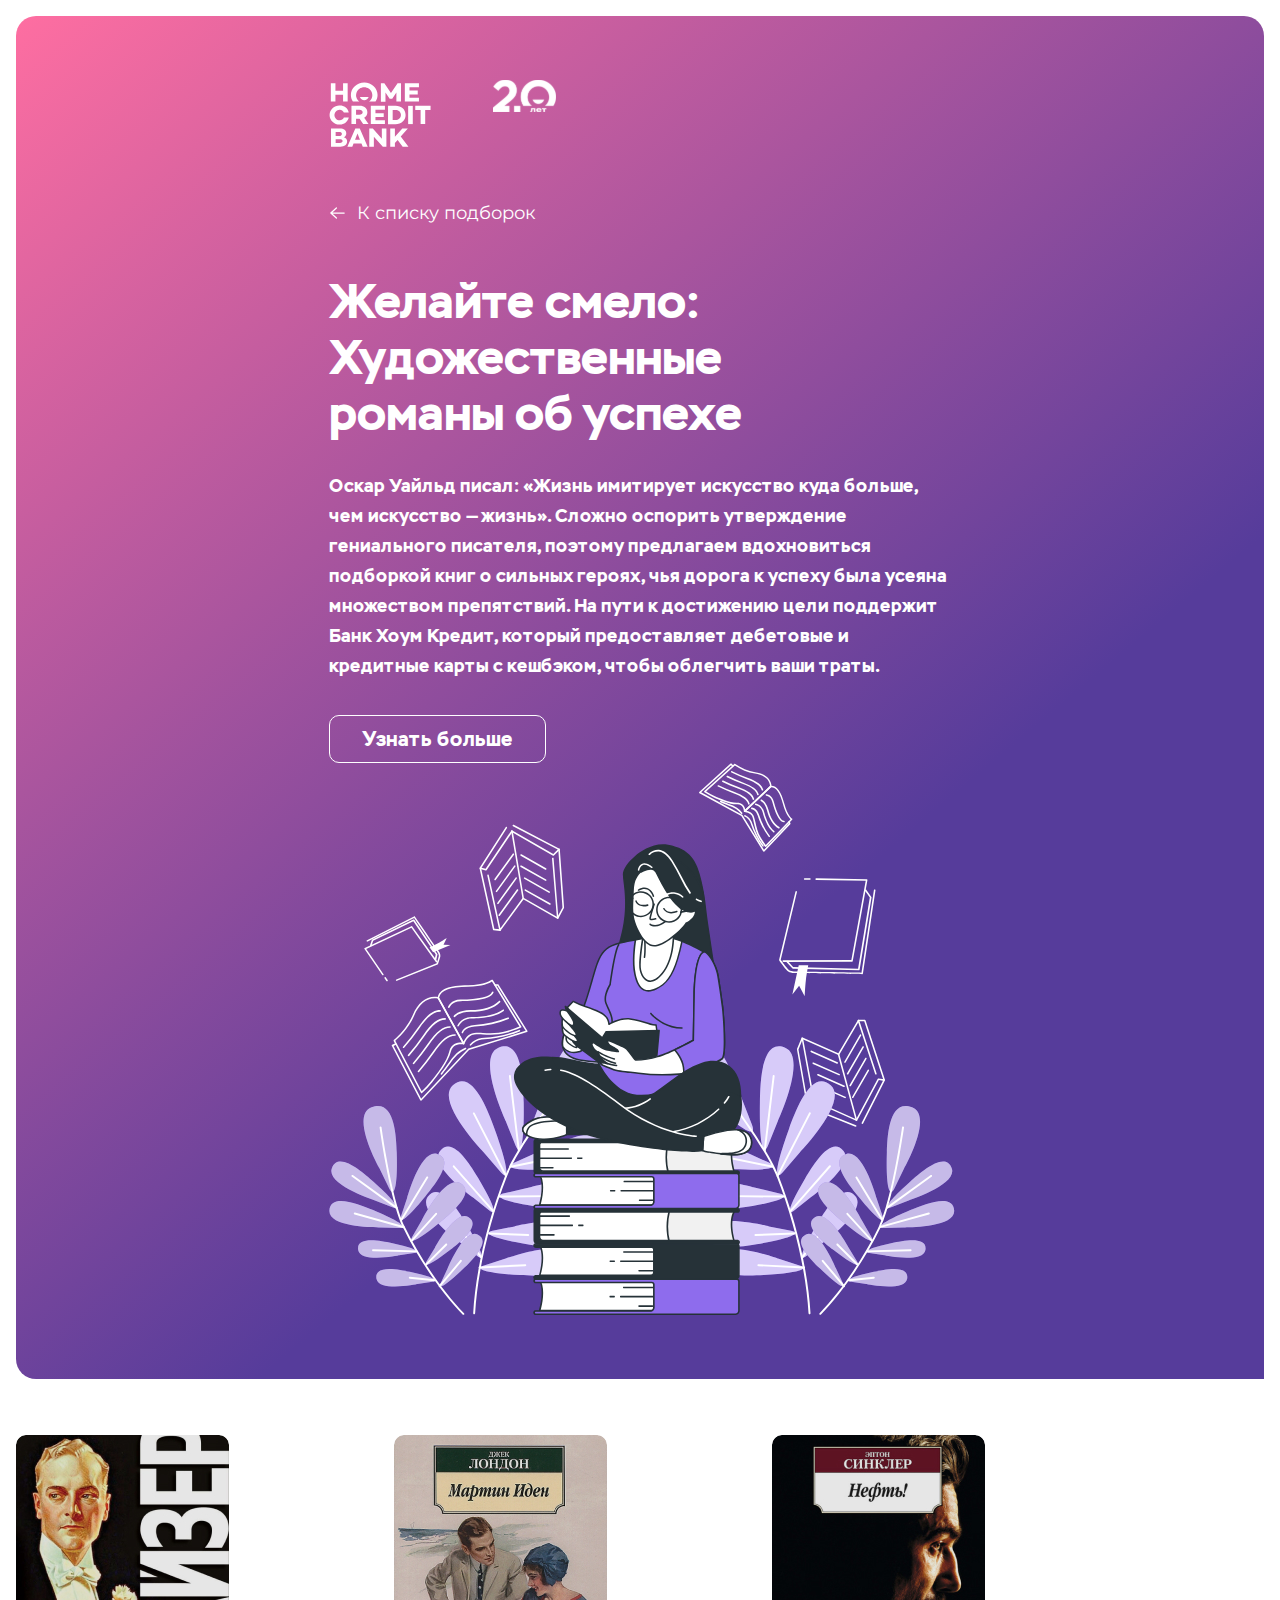
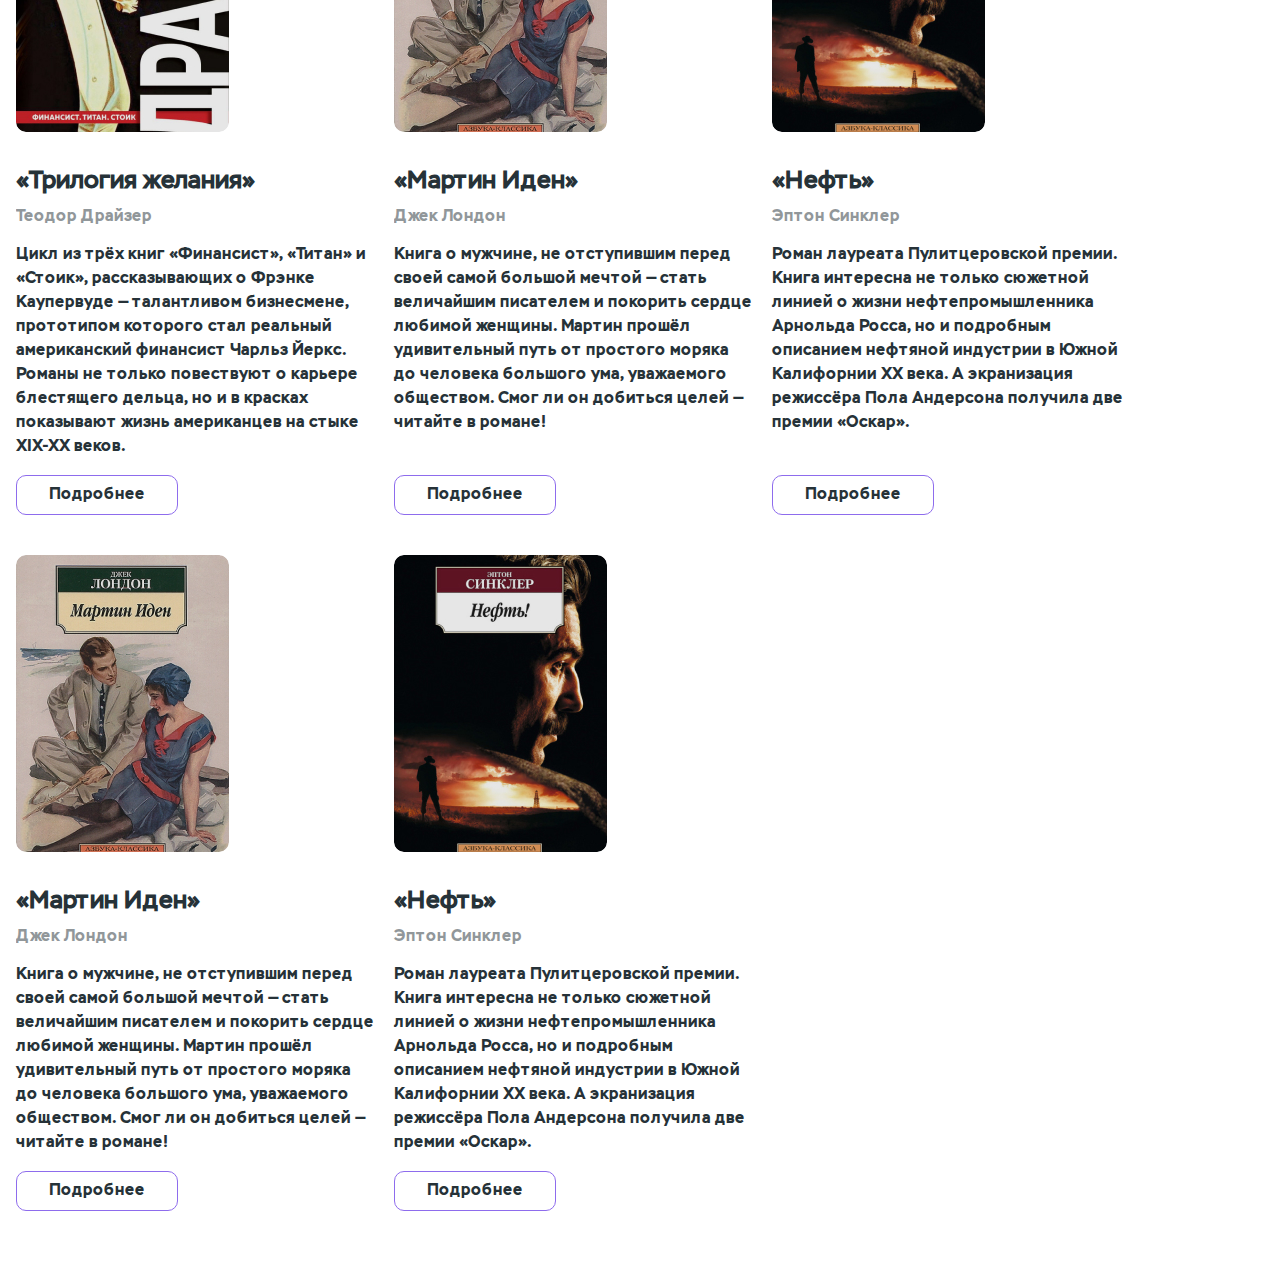
==== commit 8932ec69: "add favicons" ====
--- a/romans.html
+++ b/romans.html
@@ -7,12 +7,30 @@
   <title>Romans</title>
   <link rel="stylesheet" href="styles/main.css">
   <link rel="stylesheet" href="styles/normilize.css">
+
+  <link rel="apple-touch-icon" sizes="57x57" href="./favicons">
+  <link rel="apple-touch-icon" sizes="60x60" href="./favicons/apple-icon-60x60.png">
+  <link rel="apple-touch-icon" sizes="72x72" href="./favicons/apple-icon-72x72.png">
+  <link rel="apple-touch-icon" sizes="76x76" href="./favicons/apple-icon-76x76.png">
+  <link rel="apple-touch-icon" sizes="114x114" href="./favicons/apple-icon-114x114.png">
+  <link rel="apple-touch-icon" sizes="120x120" href="./favicons/apple-icon-120x120.png">
+  <link rel="apple-touch-icon" sizes="144x144" href="./favicons/apple-icon-144x144.png">
+  <link rel="apple-touch-icon" sizes="152x152" href="./favicons/apple-icon-152x152.png">
+  <link rel="apple-touch-icon" sizes="180x180" href="./favicons/apple-icon-180x180.png">
+  <link rel="icon" type="image/png" sizes="192x192"  href="./favicons/android-icon-192x192.png">
+  <link rel="icon" type="image/png" sizes="32x32" href="./favicons/favicon-32x32.png">
+  <link rel="icon" type="image/png" sizes="96x96" href="./favicons/favicon-96x96.png">
+  <link rel="icon" type="image/png" sizes="16x16" href="./favicons/favicon-16x16.png">
+  <link rel="manifest" href="./favicons/manifest.json">
+  <meta name="msapplication-TileColor" content="#ffffff">
+  <meta name="msapplication-TileImage" content="/ms-icon-144x144.png">
+  <meta name="theme-color" content="#ffffff">
 </head>
 <body class="body">
-  <header class="header">
+  <header class="header header--romans">
     <div class="container">
       <div class="header__inner">
-        <div class="header__descr">
+        <div class="header__descr header__descr--romans">
           <div class="logo">
             <a href=".">
               <img 
@@ -33,7 +51,9 @@
           </a>
 
           <h1 class="header__title title">
-            Желайте смело: Художественные романы об успехе
+            Желайте смело: <br>
+            Художественные <br>
+            романы об успехе
           </h1>
 
           <p class="header__text">
@@ -45,9 +65,14 @@
           </a>
         </div>
         
-        <div class="header__bg">
+        <!-- <div class="header__bg header__bg--romans">
           
-        </div>
+        </div> -->
+        <img
+          class="header__img"
+          src="./images/romans/romans-header-bg.svg"
+          alt="girl reeds book on the books"
+        >
       </div>
     </div>
   </header>
--- a/styles/main.css
+++ b/styles/main.css
@@ -16,7 +16,7 @@
 }
 
 .container {
-  max-width: 100%;
+  max-width: 288px;
   margin: 0 auto;
 }
 
@@ -82,7 +82,13 @@
 .logo__logo {
   width: 102px;
   height: 72px;
-  margin-right: 62px;
+  margin-right: 32px;
+}
+
+@media (min-width: 768px) {
+  .logo__logo {
+    margin-right: 62px;
+  }
 }
 
 .logo__years {
@@ -176,38 +182,113 @@
 }
 
 .header {
-  border-radius: 20px 20px 0px 20px;
+  border-radius: 20px;
   background: linear-gradient(140deg, #fe6ea1 0%, #563c9b 65%);
 }
 
+@media (min-width: 768px) {
+  .header {
+    border-radius: 20px 20px 0px 20px;
+  }
+}
+
 .header__inner {
+  position: relative;
   display: -webkit-box;
   display: -ms-flexbox;
   display: flex;
-  padding: 64px 0;
+  -ms-flex-wrap: wrap;
+      flex-wrap: wrap;
+  -webkit-box-pack: center;
+      -ms-flex-pack: center;
+          justify-content: center;
+  padding: 56px 0;
   color: #fff;
 }
 
+@media (min-width: 768px) {
+  .header__inner {
+    -webkit-box-pack: start;
+        -ms-flex-pack: start;
+            justify-content: flex-start;
+    padding: 64px 0;
+  }
+}
+
 .header__return-button {
-  margin-top: 40px;
+  margin-top: 22px;
+}
+
+@media (min-width: 768px) {
+  .header__return-button {
+    margin-top: 40px;
+  }
 }
 
 .header__descr {
-  max-width: 40%;
+  width: 100%;
+  max-width: 256px;
+}
+
+@media (min-width: 768px) {
+  .header__descr {
+    max-width: 40%;
+  }
+}
+
+.header__descr--romans {
+  width: 100%;
+}
+
+@media (min-width: 768px) {
+  .header__descr--romans {
+    max-width: 40%;
+    max-width: 683px;
+  }
 }
 
 .header__title {
-  margin-top: 48px;
+  margin-top: 30px;
+}
+
+@media (min-width: 768px) {
+  .header__title {
+    margin-top: 48px;
+  }
 }
 
 .header__text {
-  margin: 30px 0 0;
-}
-
-.header__bg {
-  width: 50%;
-  min-height: 100%;
-  background: url("../../images/header-bg.svg") center/contain no-repeat;
+  margin: 16px 0 0;
+}
+
+@media (min-width: 768px) {
+  .header__text {
+    margin: 30px 0 0;
+  }
+}
+
+.header__img {
+  width: 272px;
+  height: 240px;
+  margin-top: 24px;
+}
+
+@media (min-width: 768px) {
+  .header__img {
+    width: 626px;
+    height: 552px;
+    margin-top: 0;
+  }
+}
+
+@media (min-width: 1440px) {
+  .header__img {
+    position: absolute;
+    right: -50px;
+    bottom: 0;
+    width: 760px;
+    height: 672px;
+  }
 }
 
 .wishes__inner {
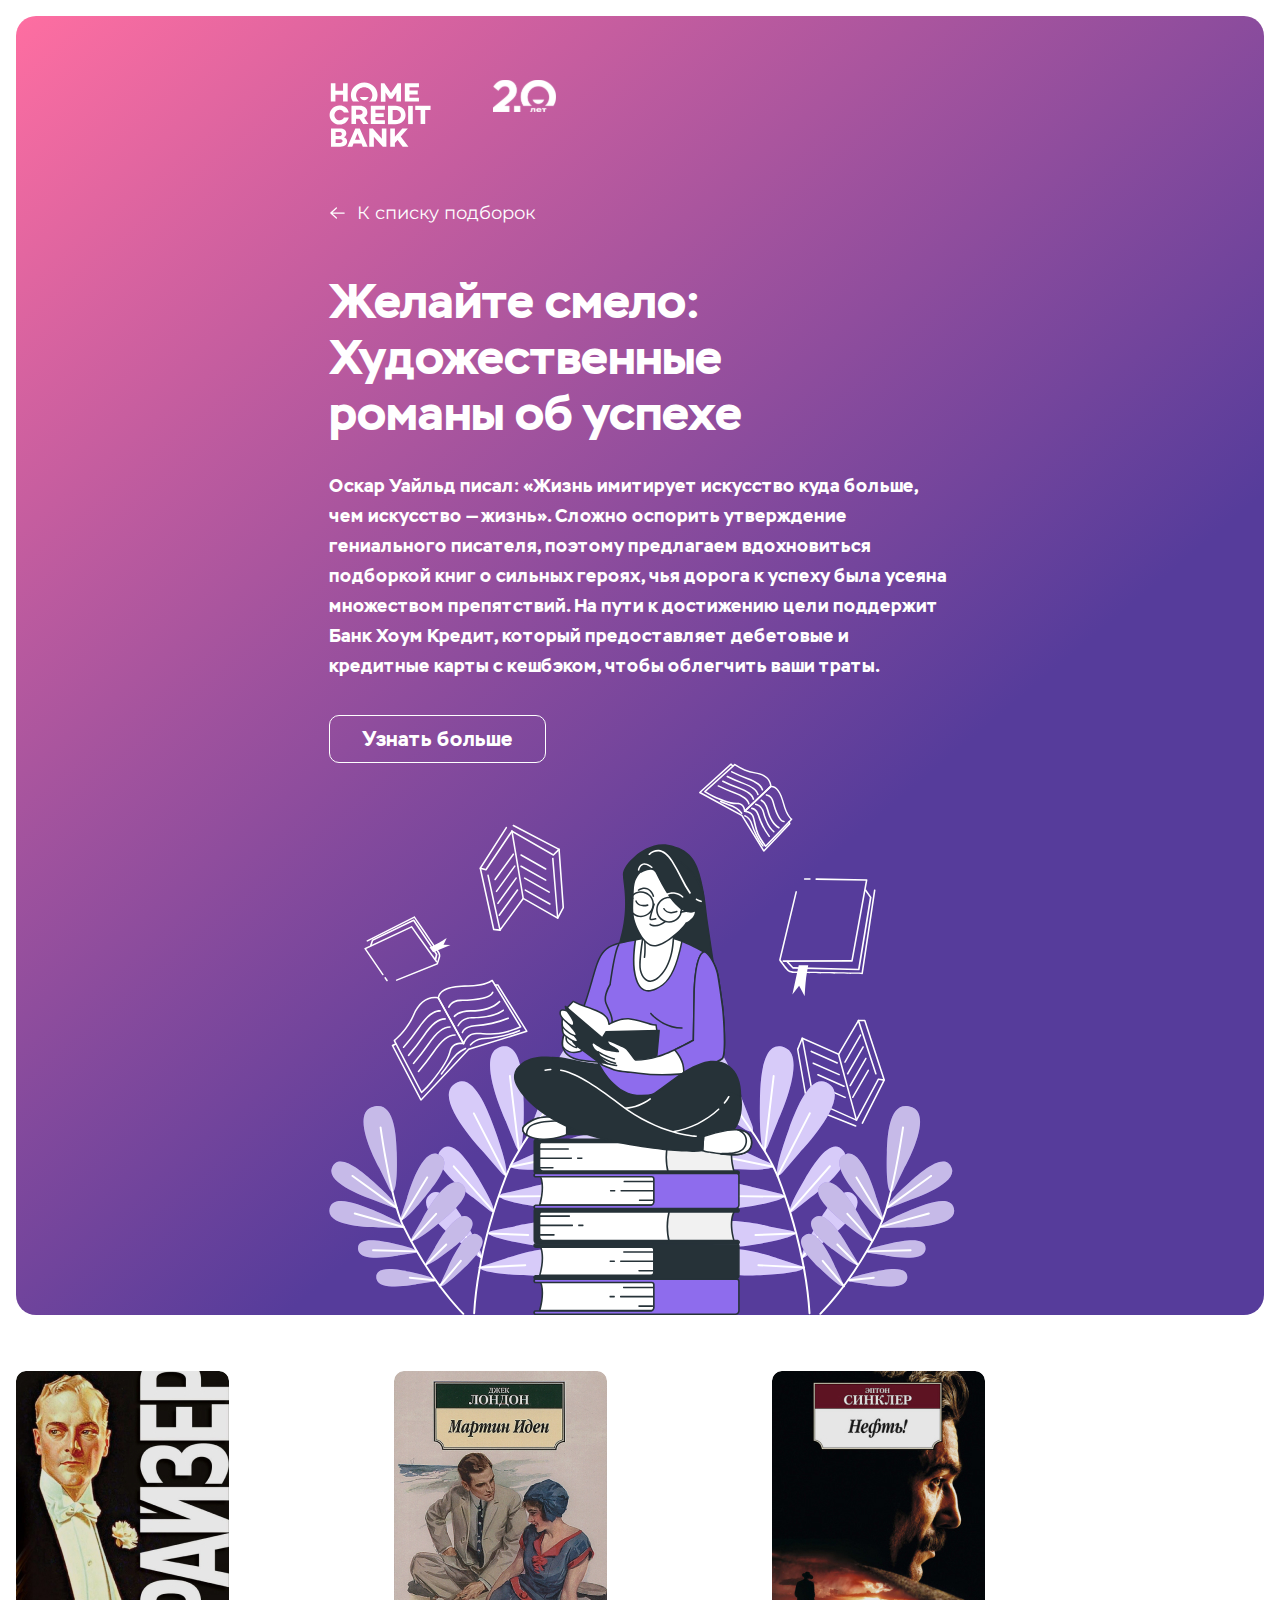
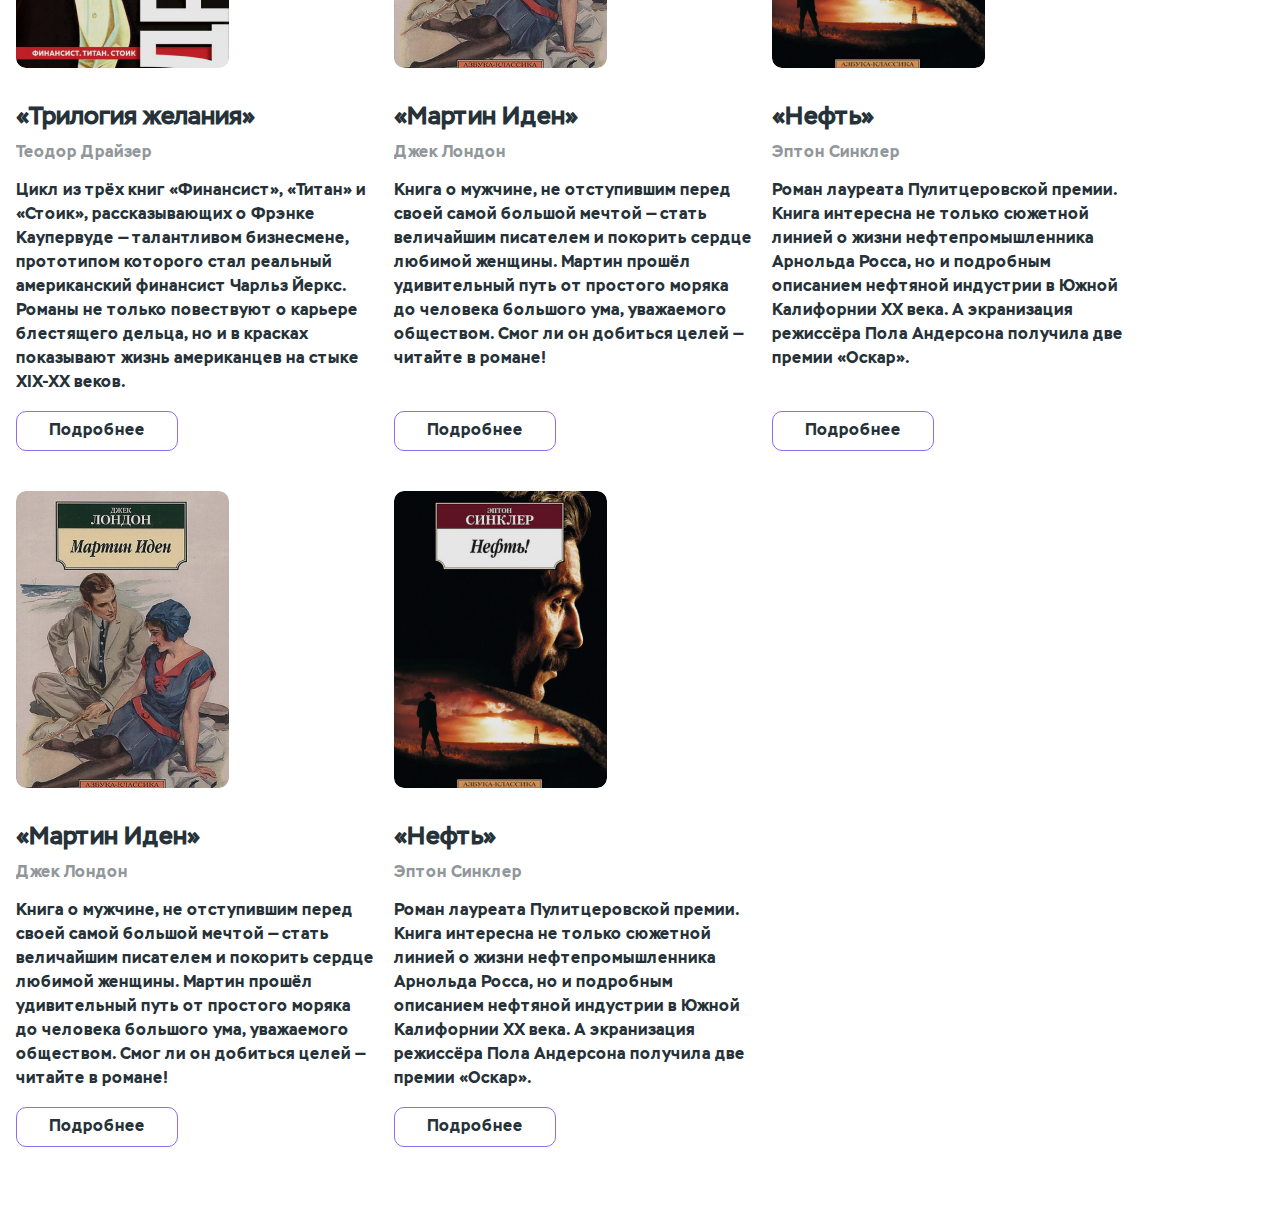
==== commit 5c656617: "add full adaptive" ====
--- a/romans.html
+++ b/romans.html
@@ -4,7 +4,7 @@
   <meta charset="UTF-8">
   <meta http-equiv="X-UA-Compatible" content="IE=edge">
   <meta name="viewport" content="width=device-width, initial-scale=1.0">
-  <title>Romans</title>
+  <title>HOME CREDIT - Romans</title>
   <link rel="stylesheet" href="styles/main.css">
   <link rel="stylesheet" href="styles/normilize.css">
 
@@ -39,6 +39,7 @@
                 alt="Home Creadit Bank logo" 
               >
             </a>
+
             <img 
               class="logo__years"
               src="./images/years.svg" 
@@ -64,12 +65,9 @@
             Узнать больше
           </a>
         </div>
-        
-        <!-- <div class="header__bg header__bg--romans">
-          
-        </div> -->
+
         <img
-          class="header__img"
+          class="header__img header__img--romans"
           src="./images/romans/romans-header-bg.svg"
           alt="girl reeds book on the books"
         >
--- a/styles/main.css
+++ b/styles/main.css
@@ -128,6 +128,37 @@
   color: #fff;
 }
 
+.details-button--gradient {
+  position: absolute;
+  bottom: -320px;
+  left: 50%;
+  -webkit-transform: translateX(-50%);
+          transform: translateX(-50%);
+  min-width: 202px;
+  margin-top: 0;
+  border: none;
+  background: linear-gradient(140deg, #fe6ea1 0%, #563c9b 65%);
+  color: #fff;
+}
+
+.details-button--gradient:hover, .details-button--gradient:focus, .details-button--gradient:active {
+  background: -webkit-gradient(linear, left top, left bottom, from(#fe6ea1));
+  background: linear-gradient(#fe6ea1);
+  color: #263238;
+}
+
+@media (min-width: 768px) {
+  .details-button--gradient {
+    bottom: -270px;
+  }
+}
+
+@media (min-width: 1440px) {
+  .details-button--gradient {
+    bottom: -98px;
+  }
+}
+
 .details-button--romans {
   margin-top: 17px;
   padding: 6px 32px 8px;
@@ -186,10 +217,14 @@
   background: linear-gradient(140deg, #fe6ea1 0%, #563c9b 65%);
 }
 
-@media (min-width: 768px) {
+@media (min-width: 1440px) {
   .header {
     border-radius: 20px 20px 0px 20px;
   }
+}
+
+.header--romans {
+  border-radius: 20px;
 }
 
 .header__inner {
@@ -202,7 +237,7 @@
   -webkit-box-pack: center;
       -ms-flex-pack: center;
           justify-content: center;
-  padding: 56px 0;
+  padding: 56px 0 0;
   color: #fff;
 }
 
@@ -211,7 +246,7 @@
     -webkit-box-pack: start;
         -ms-flex-pack: start;
             justify-content: flex-start;
-    padding: 64px 0;
+    padding: 64px 0 0;
   }
 }
 
@@ -232,7 +267,20 @@
 
 @media (min-width: 768px) {
   .header__descr {
-    max-width: 40%;
+    max-width: none;
+  }
+}
+
+@media (min-width: 1440px) {
+  .header__descr {
+    max-width: 459px;
+    padding-bottom: 64px;
+  }
+}
+
+@media (min-width: 1920px) {
+  .header__descr {
+    max-width: 564px;
   }
 }
 
@@ -240,9 +288,8 @@
   width: 100%;
 }
 
-@media (min-width: 768px) {
+@media (min-width: 1920px) {
   .header__descr--romans {
-    max-width: 40%;
     max-width: 683px;
   }
 }
@@ -267,14 +314,49 @@
   }
 }
 
-.header__img {
+.header__img--main {
+  display: -webkit-box;
+  display: -ms-flexbox;
+  display: flex;
+  -webkit-box-orient: vertical;
+  -webkit-box-direction: normal;
+      -ms-flex-direction: column;
+          flex-direction: column;
+  -webkit-box-pack: center;
+      -ms-flex-pack: center;
+          justify-content: center;
+  -webkit-box-align: center;
+      -ms-flex-align: center;
+          align-items: center;
+  width: 100%;
+}
+
+@media (min-width: 768px) {
+  .header__img--main {
+    margin: 38px 0 0;
+  }
+}
+
+@media (min-width: 1440px) {
+  .header__img--main {
+    -webkit-box-flex: 1;
+        -ms-flex-positive: 1;
+            flex-grow: 1;
+    position: relative;
+    left: 10px;
+    width: auto;
+    margin: 0;
+  }
+}
+
+.header__img--romans {
   width: 272px;
   height: 240px;
   margin-top: 24px;
 }
 
 @media (min-width: 768px) {
-  .header__img {
+  .header__img--romans {
     width: 626px;
     height: 552px;
     margin-top: 0;
@@ -282,12 +364,159 @@
 }
 
 @media (min-width: 1440px) {
-  .header__img {
+  .header__img--romans {
     position: absolute;
-    right: -50px;
+    right: -100px;
     bottom: 0;
     width: 760px;
     height: 672px;
+  }
+}
+
+.header__picture {
+  position: relative;
+  z-index: 10;
+  display: none;
+  width: 100%;
+  height: 332px;
+}
+
+@media (max-width: 767.98px) {
+  .header__picture--320 {
+    display: block;
+  }
+}
+
+@media (min-width: 768px) {
+  .header__picture {
+    width: 635px;
+    height: 464px;
+  }
+}
+
+@media (min-width: 768px) and (max-width: 1439.98px) {
+  .header__picture--768 {
+    display: block;
+  }
+}
+
+@media (min-width: 1440px) {
+  .header__picture {
+    position: absolute;
+    bottom: 0;
+    left: 50%;
+    -webkit-transform: translateX(-50%);
+            transform: translateX(-50%);
+    bottom: 174px;
+    width: 573px;
+    height: 582px;
+  }
+}
+
+@media (min-width: 1440px) and (max-width: 1919.98px) {
+  .header__picture--1440 {
+    display: block;
+  }
+}
+
+@media (min-width: 1920px) {
+  .header__picture {
+    bottom: calc(261px - 5px);
+    width: 860px;
+    height: 580px;
+  }
+}
+
+@media (min-width: 1920px) {
+  .header__picture--1920 {
+    display: block;
+  }
+}
+
+.header__decor {
+  position: absolute;
+  bottom: -1px;
+  left: 52%;
+  -webkit-transform: translateX(-50%);
+          transform: translateX(-50%);
+  width: 262px;
+  height: 29px;
+}
+
+@media (min-width: 768px) {
+  .header__decor {
+    width: 736px;
+    height: 102px;
+  }
+}
+
+@media (min-width: 1440px) {
+  .header__decor {
+    width: 1104px;
+    height: 221px;
+  }
+}
+
+@media (min-width: 1920px) {
+  .header__decor {
+    width: 1300px;
+    height: 261px;
+  }
+}
+
+.header__phrase {
+  position: absolute;
+  bottom: -230px;
+  left: 50%;
+  -webkit-transform: translateX(-50%);
+          transform: translateX(-50%);
+  width: 100%;
+  font-weight: 500;
+  font-size: 14px;
+  line-height: 22px;
+  color: #263238;
+  text-align: center;
+}
+
+@media (min-width: 768px) {
+  .header__phrase {
+    bottom: -190px;
+    width: 507px;
+    height: 180px;
+    font-size: 18px;
+    line-height: 30px;
+  }
+}
+
+@media (min-width: 1440px) {
+  .header__phrase {
+    bottom: -15px;
+  }
+}
+
+@media (min-width: 1920px) {
+  .header__phrase {
+    bottom: 0;
+    width: 569px;
+    height: 192px;
+    font-size: 20px;
+    line-height: 32px;
+  }
+}
+
+.wishes {
+  padding: 230px 0 0;
+}
+
+@media (min-width: 768px) {
+  .wishes {
+    padding: 219px 0 0;
+  }
+}
+
+@media (min-width: 1440px) {
+  .wishes {
+    padding: 0;
   }
 }
 
@@ -311,15 +540,10 @@
 
 @media (min-width: 1920px) {
   .wishes__inner {
-    padding: 92px 0 128px;
-  }
-}
-
-@media (min-width: 1920px) {
-  .wishes__inner {
     -webkit-box-pack: row;
         -ms-flex-pack: row;
             justify-content: row;
+    padding: 92px 0 128px;
   }
 }
 
@@ -598,6 +822,7 @@
   font-size: 14px;
   line-height: 22px;
   color: #263238;
+  overflow-x: hidden;
 }
 
 @media (min-width: 768px) {
